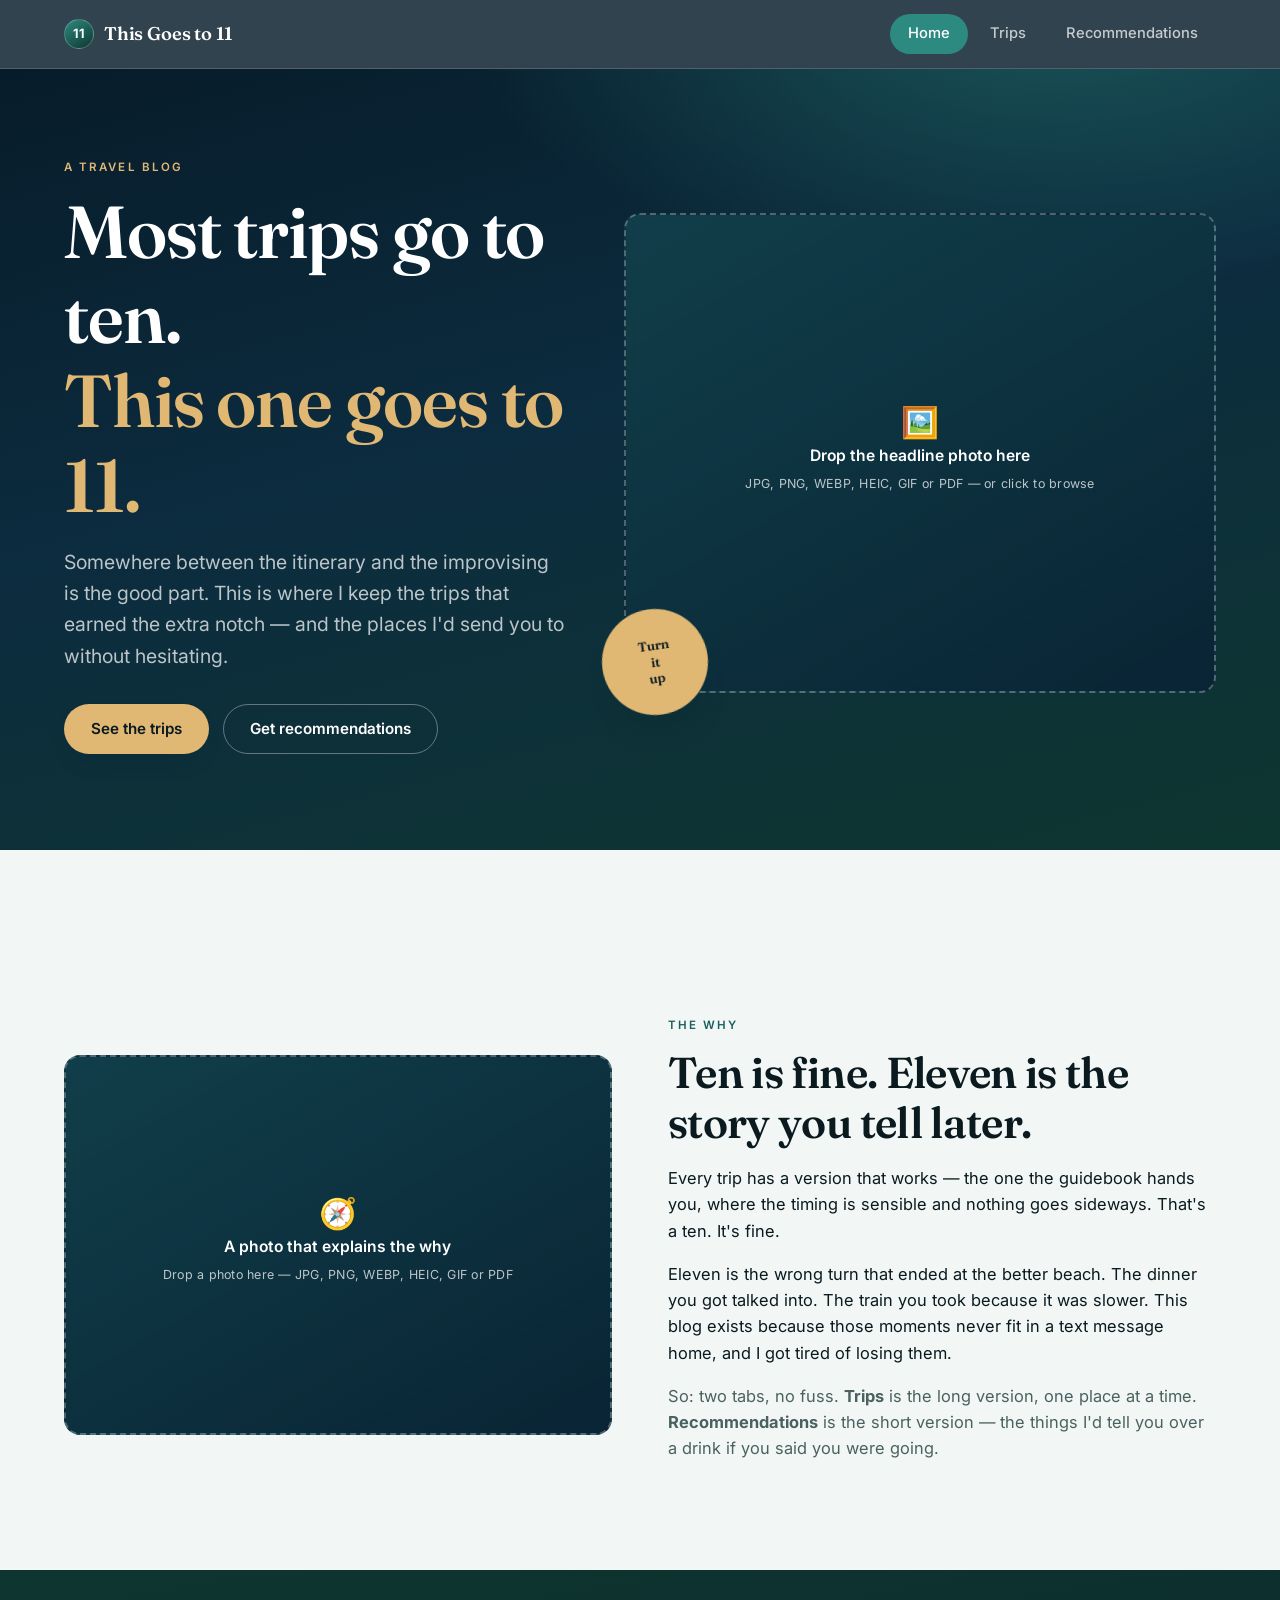
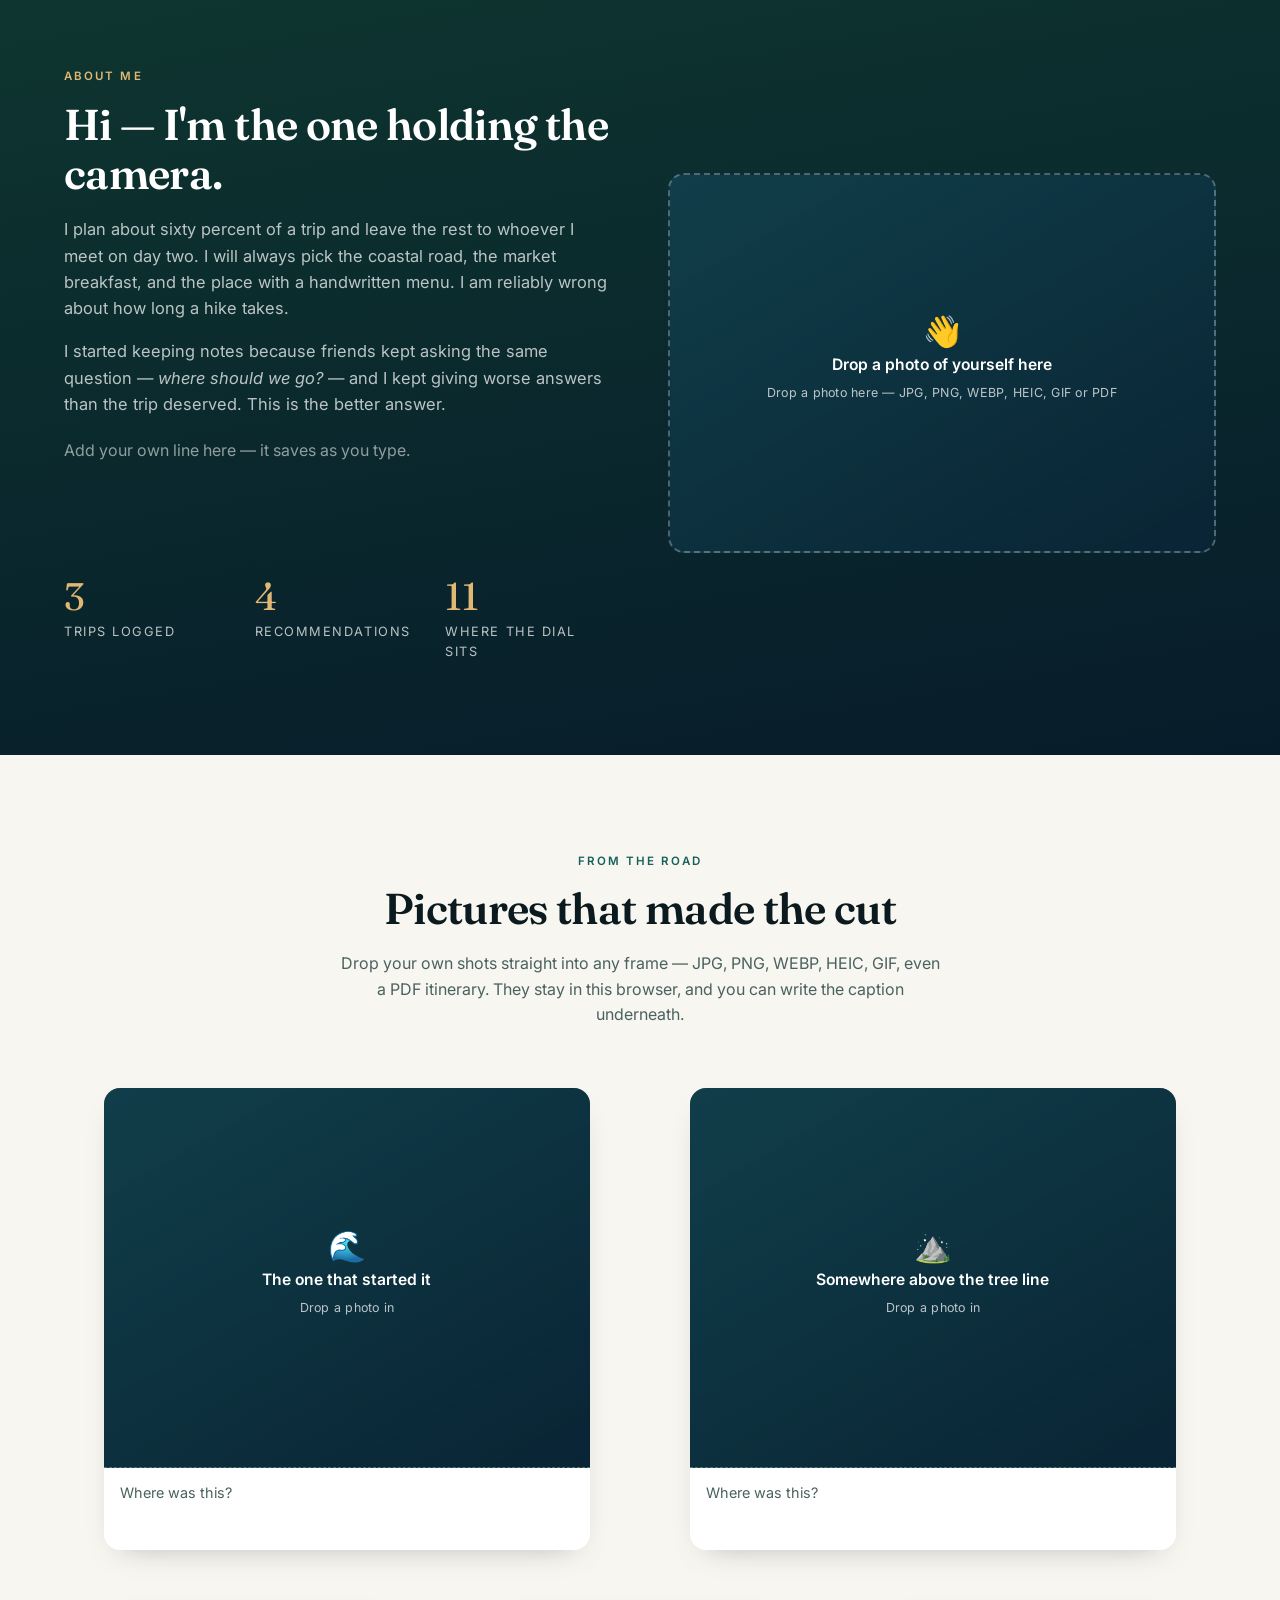
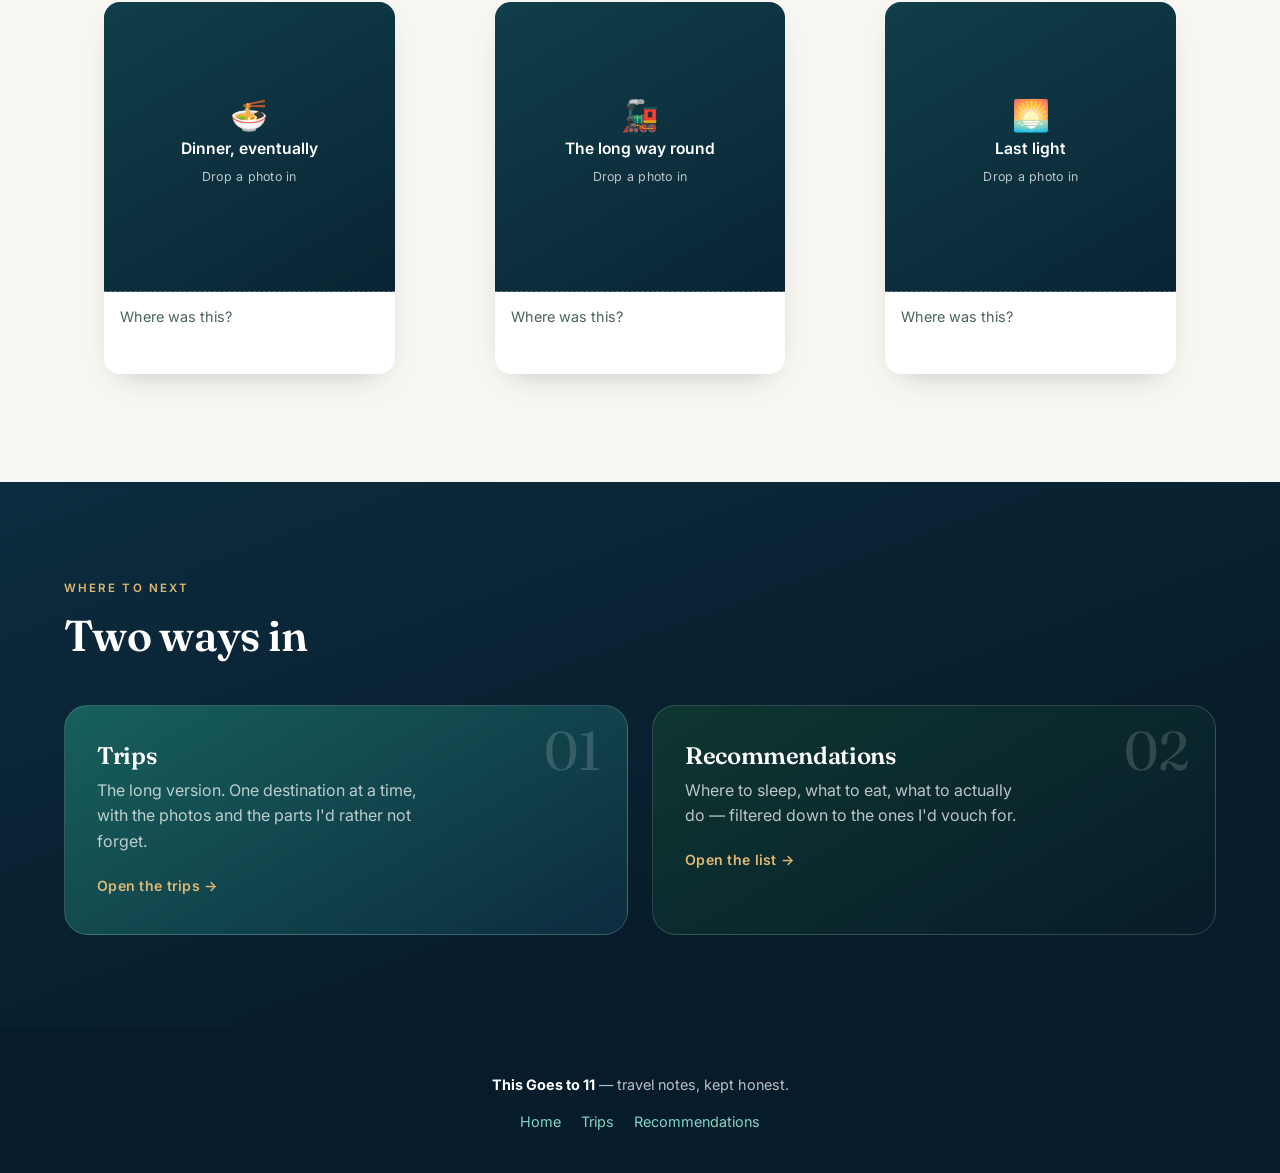
==== this-goes-to-11/index.html @ 08d454b2 "Add This Goes to 11 travel blog UI A three-tab static site, self-contained in this-goes-to-11/ so th" ====
<!DOCTYPE html>
<html lang="en">
<head>
  <meta charset="UTF-8" />
  <meta name="viewport" content="width=device-width, initial-scale=1.0" />
  <title>This Goes to 11 — Travel, turned all the way up</title>
  <meta name="description" content="A travel blog about the trips worth taking and the places worth telling people about." />
  <link rel="preconnect" href="https://fonts.googleapis.com" />
  <link rel="preconnect" href="https://fonts.gstatic.com" crossorigin />
  <link href="https://fonts.googleapis.com/css2?family=Fraunces:opsz,wght@9..144,500;9..144,600;9..144,700&family=Inter:wght@400;500;600;700&display=swap" rel="stylesheet" />
  <link rel="stylesheet" href="css/styles.css" />
</head>
<body>

  <nav class="site-nav">
    <div class="site-nav__inner">
      <a class="site-nav__brand" href="index.html">
        <span class="site-nav__dial" aria-hidden="true">11</span>
        This Goes to 11
      </a>
      <ul class="site-nav__links">
        <li><a href="index.html" class="is-active">Home</a></li>
        <li><a href="trips.html">Trips</a></li>
        <li><a href="recommendations.html">Recommendations</a></li>
      </ul>
    </div>
  </nav>

  <main>

    <!-- ============================ HERO ============================ -->
    <header class="hero on-dark">
      <div class="container hero__grid">
        <div class="hero__body">
          <span class="eyebrow">A travel blog</span>
          <h1 class="hero__title">Most trips go to ten.<br /><em>This one goes to 11.</em></h1>
          <p class="hero__lede muted">
            Somewhere between the itinerary and the improvising is the good part.
            This is where I keep the trips that earned the extra notch — and the
            places I'd send you to without hesitating.
          </p>
          <div class="hero__actions">
            <a class="btn btn--primary" href="trips.html">See the trips</a>
            <a class="btn btn--ghost" href="recommendations.html">Get recommendations</a>
          </div>
        </div>

        <div class="hero__media">
          <div id="heroSlot"></div>
          <div class="hero__stamp" aria-hidden="true">Turn<br />it<br />up</div>
        </div>
      </div>
    </header>

    <svg class="wave" viewBox="0 0 1440 70" preserveAspectRatio="none" aria-hidden="true">
      <path fill="#f2f6f5" d="M0,38 C240,74 420,6 720,26 C1020,46 1200,72 1440,40 L1440,70 L0,70 Z"></path>
    </svg>

    <!-- ============================ THE WHY ============================ -->
    <section class="section section--light on-light">
      <div class="container feature reveal">
        <div class="feature__media" id="whySlot"></div>
        <div class="feature__body">
          <span class="eyebrow">The why</span>
          <h2 class="section__title">Ten is fine. Eleven is the story you tell later.</h2>
          <p>
            Every trip has a version that works — the one the guidebook hands you, where the
            timing is sensible and nothing goes sideways. That's a ten. It's fine.
          </p>
          <p>
            Eleven is the wrong turn that ended at the better beach. The dinner you got talked into.
            The train you took because it was slower. This blog exists because those moments never
            fit in a text message home, and I got tired of losing them.
          </p>
          <p class="muted">
            So: two tabs, no fuss. <strong>Trips</strong> is the long version, one place at a time.
            <strong>Recommendations</strong> is the short version — the things I'd tell you over a
            drink if you said you were going.
          </p>
        </div>
      </div>
    </section>

    <!-- ============================ ABOUT ME ============================ -->
    <section class="section section--deep on-dark">
      <div class="container feature feature--reverse reveal">
        <div class="feature__media" id="aboutSlot"></div>
        <div class="feature__body">
          <span class="eyebrow">About me</span>
          <h2 class="section__title">Hi — I'm the one holding the camera.</h2>
          <p class="muted">
            I plan about sixty percent of a trip and leave the rest to whoever I meet on day two.
            I will always pick the coastal road, the market breakfast, and the place with a
            handwritten menu. I am reliably wrong about how long a hike takes.
          </p>
          <p class="muted">
            I started keeping notes because friends kept asking the same question — <em>where should
            we go?</em> — and I kept giving worse answers than the trip deserved. This is the better answer.
          </p>
          <textarea
            class="field-notes muted"
            id="aboutExtra"
            data-about-key="intro"
            placeholder="Add your own line here — it saves as you type."
            aria-label="Your own introduction"
          ></textarea>

          <div class="stat-row">
            <div class="stat">
              <div class="stat__num" id="statTrips">—</div>
              <div class="stat__label">Trips logged</div>
            </div>
            <div class="stat">
              <div class="stat__num" id="statRecs">—</div>
              <div class="stat__label">Recommendations</div>
            </div>
            <div class="stat">
              <div class="stat__num">11</div>
              <div class="stat__label">Where the dial sits</div>
            </div>
          </div>
        </div>
      </div>
    </section>

    <!-- ============================ POSTCARDS ============================ -->
    <section class="section section--warm on-light">
      <div class="container">
        <div class="section__head section__head--center reveal">
          <span class="eyebrow">From the road</span>
          <h2 class="section__title">Pictures that made the cut</h2>
          <p class="muted">
            Drop your own shots straight into any frame — JPG, PNG, WEBP, HEIC, GIF, even a PDF
            itinerary. They stay in this browser, and you can write the caption underneath.
          </p>
        </div>
        <div class="postcards postcards--mixed reveal" id="postcardGrid"></div>
      </div>
    </section>

    <!-- ============================ TABS ============================ -->
    <section class="section section--ocean on-dark">
      <div class="container">
        <div class="section__head reveal">
          <span class="eyebrow">Where to next</span>
          <h2 class="section__title">Two ways in</h2>
        </div>
        <div class="tab-cards reveal">
          <a class="tab-card" href="trips.html">
            <span class="tab-card__num" aria-hidden="true">01</span>
            <h3>Trips</h3>
            <p>The long version. One destination at a time, with the photos and the parts I'd rather not forget.</p>
            <span class="tab-card__go">Open the trips →</span>
          </a>
          <a class="tab-card tab-card--alt" href="recommendations.html">
            <span class="tab-card__num" aria-hidden="true">02</span>
            <h3>Recommendations</h3>
            <p>Where to sleep, what to eat, what to actually do — filtered down to the ones I'd vouch for.</p>
            <span class="tab-card__go">Open the list →</span>
          </a>
        </div>
      </div>
    </section>

  </main>

  <footer class="site-footer">
    <div class="container">
      <strong>This Goes to 11</strong> — travel notes, kept honest.
      <div class="site-footer__links">
        <a href="index.html">Home</a>
        <a href="trips.html">Trips</a>
        <a href="recommendations.html">Recommendations</a>
      </div>
    </div>
  </footer>

  <script src="js/storage.js"></script>
  <script src="js/scroll-reveal.js"></script>
  <script src="js/photos.js"></script>
  <script src="js/home.js"></script>
</body>
</html>
---- this-goes-to-11/css/styles.css ----
/* ==========================================================================
   This Goes to 11 — shared design system
   Deep blues + forest greens, warm sand accents. Polished, but easy going.
   ========================================================================== */

:root {
  /* Deep end of the pool */
  --deep-navy: #071c2a;
  --deep-ocean: #0c2c3f;
  --deep-pine: #0e3630;
  --sea: #17605c;
  --sea-bright: #2c8a80;

  /* Light end */
  --mist: #f2f6f5;
  --mist-warm: #f8f6f0;
  --surface: #ffffff;
  --surface-alt: #e7eeed;

  /* Accents */
  --sand: #e0b874;
  --sand-soft: #f0dcb8;
  --foam: #7fd6c9;

  /* Text — white on dark surfaces, near-black on light ones */
  --on-dark: #ffffff;
  --on-dark-muted: rgba(255, 255, 255, 0.72);
  --on-light: #0a1a1f;
  --on-light-muted: #4a625f;

  --border-light: #d8e3e1;
  --border-dark: rgba(255, 255, 255, 0.16);

  --shadow-soft: 0 12px 30px -18px rgba(7, 28, 42, 0.35);
  --shadow-lift: 0 24px 55px -24px rgba(7, 28, 42, 0.45);

  --radius-lg: 24px;
  --radius-md: 16px;
  --radius-sm: 10px;

  --font-display: 'Fraunces', Georgia, 'Times New Roman', serif;
  --font-body: 'Inter', -apple-system, BlinkMacSystemFont, 'Segoe UI', sans-serif;

  --ease: cubic-bezier(0.22, 0.61, 0.36, 1);
}

* {
  box-sizing: border-box;
}

html {
  scroll-behavior: smooth;
}

body {
  margin: 0;
  background: var(--mist);
  color: var(--on-light);
  font-family: var(--font-body);
  line-height: 1.6;
  -webkit-font-smoothing: antialiased;
}

h1, h2, h3, h4 {
  font-family: var(--font-display);
  margin: 0 0 0.4em;
  line-height: 1.15;
  letter-spacing: -0.015em;
  font-weight: 600;
}

p { margin: 0 0 1em; }
img { max-width: 100%; display: block; }
button, input, textarea, select { font-family: inherit; font-size: inherit; }

a { color: var(--sea); }

.container { width: min(1180px, 90%); margin: 0 auto; }
.container--narrow { width: min(820px, 90%); margin: 0 auto; }

/* Surfaces decide their own text color ------------------------------------ */

.on-dark { color: var(--on-dark); }
.on-dark h1, .on-dark h2, .on-dark h3, .on-dark h4 { color: var(--on-dark); }
.on-dark .muted { color: var(--on-dark-muted); }

.on-light { color: var(--on-light); }
.on-light h1, .on-light h2, .on-light h3, .on-light h4 { color: var(--on-light); }
.on-light .muted { color: var(--on-light-muted); }

.muted { color: var(--on-light-muted); }

.eyebrow {
  display: inline-block;
  font-size: 0.72rem;
  font-weight: 600;
  letter-spacing: 0.18em;
  text-transform: uppercase;
  margin-bottom: 14px;
}
.on-dark .eyebrow { color: var(--sand); }
.on-light .eyebrow { color: var(--sea); }

/* ---------------------------------------------------------------------- */
/* Site nav                                                                */
/* ---------------------------------------------------------------------- */

.site-nav {
  position: sticky;
  top: 0;
  z-index: 60;
  background: rgba(7, 28, 42, 0.82);
  backdrop-filter: blur(14px);
  -webkit-backdrop-filter: blur(14px);
  border-bottom: 1px solid var(--border-dark);
}

.site-nav__inner {
  width: min(1180px, 90%);
  margin: 0 auto;
  display: flex;
  align-items: center;
  justify-content: space-between;
  gap: 18px;
  padding: 14px 0;
}

.site-nav__brand {
  display: flex;
  align-items: center;
  gap: 10px;
  font-family: var(--font-display);
  font-size: 1.15rem;
  font-weight: 600;
  color: var(--on-dark);
  text-decoration: none;
  letter-spacing: -0.01em;
}

.site-nav__dial {
  display: grid;
  place-items: center;
  width: 30px;
  height: 30px;
  border-radius: 50%;
  background: linear-gradient(145deg, var(--sea-bright), var(--deep-pine));
  border: 1px solid rgba(255, 255, 255, 0.25);
  color: var(--on-dark);
  font-size: 0.8rem;
  font-weight: 700;
  font-family: var(--font-body);
  flex: none;
}

.site-nav__links {
  display: flex;
  gap: 4px;
  list-style: none;
  margin: 0;
  padding: 0;
}

.site-nav__links a {
  display: inline-block;
  padding: 8px 18px;
  border-radius: 999px;
  color: var(--on-dark-muted);
  text-decoration: none;
  font-size: 0.92rem;
  font-weight: 500;
  transition: background 0.25s var(--ease), color 0.25s var(--ease);
}

.site-nav__links a:hover {
  background: rgba(255, 255, 255, 0.09);
  color: var(--on-dark);
}

.site-nav__links a.is-active {
  background: var(--sea-bright);
  color: var(--on-dark);
}

/* ---------------------------------------------------------------------- */
/* Buttons                                                                 */
/* ---------------------------------------------------------------------- */

.btn {
  display: inline-flex;
  align-items: center;
  gap: 8px;
  padding: 12px 26px;
  border-radius: 999px;
  border: 1px solid transparent;
  font-size: 0.95rem;
  font-weight: 600;
  text-decoration: none;
  cursor: pointer;
  transition: transform 0.2s var(--ease), background 0.2s var(--ease), box-shadow 0.2s var(--ease);
}

.btn:hover { transform: translateY(-2px); }

.btn--primary {
  background: var(--sand);
  color: var(--on-light);
  box-shadow: var(--shadow-soft);
}
.btn--primary:hover { background: var(--sand-soft); }

.btn--ghost {
  background: transparent;
  border-color: rgba(255, 255, 255, 0.35);
  color: var(--on-dark);
}
.btn--ghost:hover { background: rgba(255, 255, 255, 0.1); }

.btn--outline {
  background: transparent;
  border-color: var(--sea);
  color: var(--sea);
}
.btn--outline:hover { background: var(--sea); color: var(--on-dark); }

.btn--small { padding: 8px 18px; font-size: 0.85rem; }

/* ---------------------------------------------------------------------- */
/* Dropzone — accepts a drop of any photo/doc format                       */
/* ---------------------------------------------------------------------- */

.dropzone {
  position: relative;
  display: grid;
  place-content: center;
  justify-items: center;
  gap: 6px;
  width: 100%;
  min-height: 220px;
  padding: 26px;
  text-align: center;
  cursor: pointer;
  overflow: hidden;
  border-radius: var(--radius-md);
  border: 2px dashed rgba(255, 255, 255, 0.28);
  background:
    linear-gradient(150deg, rgba(23, 96, 92, 0.35), rgba(7, 28, 42, 0.5)),
    var(--deep-ocean);
  color: var(--on-dark);
  transition: border-color 0.2s var(--ease), background 0.2s var(--ease), transform 0.2s var(--ease);
}

.dropzone:hover { border-color: var(--foam); }

.dropzone.is-dragover {
  border-color: var(--sand);
  border-style: solid;
  transform: scale(1.01);
  box-shadow: inset 0 0 0 4px rgba(224, 184, 116, 0.18);
}

.dropzone input[type="file"] {
  position: absolute;
  inset: 0;
  opacity: 0;
  cursor: pointer;
}

.dropzone__icon { font-size: 1.9rem; line-height: 1; }

.dropzone__label {
  font-weight: 600;
  font-size: 0.98rem;
  max-width: 24ch;
}

.dropzone__hint {
  font-size: 0.78rem;
  color: var(--on-dark-muted);
  letter-spacing: 0.02em;
}

.dropzone__filename {
  font-size: 0.78rem;
  color: var(--sand);
  word-break: break-word;
  max-width: 30ch;
}

/* Filled state: the photo becomes the box */
.dropzone__preview {
  position: absolute;
  inset: 0;
  width: 100%;
  height: 100%;
  object-fit: cover;
  opacity: 0;
  transition: opacity 0.4s var(--ease);
}

.dropzone.has-image .dropzone__preview { opacity: 1; }

.dropzone.has-image .dropzone__icon,
.dropzone.has-image .dropzone__label,
.dropzone.has-image .dropzone__hint,
.dropzone.has-image .dropzone__filename {
  opacity: 0;
  transition: opacity 0.25s var(--ease);
}

.dropzone.has-image:hover .dropzone__label,
.dropzone.has-image:hover .dropzone__hint {
  opacity: 1;
  position: relative;
  z-index: 2;
  text-shadow: 0 2px 12px rgba(7, 28, 42, 0.9);
}

.dropzone.has-image { border-style: solid; border-color: rgba(255, 255, 255, 0.18); }

.dropzone.has-file:not(.has-image) .dropzone__icon { opacity: 0.9; }

.dropzone__clear {
  position: absolute;
  top: 10px;
  right: 10px;
  z-index: 3;
  display: none;
  width: 30px;
  height: 30px;
  border-radius: 50%;
  border: 1px solid rgba(255, 255, 255, 0.3);
  background: rgba(7, 28, 42, 0.7);
  color: var(--on-dark);
  font-size: 1rem;
  line-height: 1;
  cursor: pointer;
}

.dropzone.has-file .dropzone__clear,
.dropzone.has-image .dropzone__clear { display: block; }

.dropzone__clear:hover { background: var(--deep-navy); }

/* Size variants */
.dropzone--tall { min-height: 480px; }
.dropzone--wide { min-height: 380px; }
.dropzone--square { min-height: 0; aspect-ratio: 1 / 1; }
.dropzone--short { min-height: 150px; }

/* ---------------------------------------------------------------------- */
/* Hero (home)                                                             */
/* ---------------------------------------------------------------------- */

.hero {
  position: relative;
  background:
    radial-gradient(1000px 500px at 82% -10%, rgba(44, 138, 128, 0.5), transparent 60%),
    linear-gradient(165deg, var(--deep-navy) 0%, var(--deep-ocean) 45%, var(--deep-pine) 100%);
  padding: 84px 0 96px;
  overflow: hidden;
}

.hero__grid {
  display: grid;
  grid-template-columns: minmax(0, 0.92fr) minmax(0, 1.08fr);
  gap: 56px;
  align-items: center;
}

.hero__title {
  font-size: clamp(2.9rem, 6.4vw, 4.6rem);
  margin-bottom: 0.25em;
}

.hero__title em {
  font-style: normal;
  color: var(--sand);
  position: relative;
}

.hero__lede {
  font-size: clamp(1.05rem, 1.6vw, 1.22rem);
  max-width: 46ch;
  margin-bottom: 32px;
}

.hero__actions { display: flex; flex-wrap: wrap; gap: 14px; }

.hero__media { position: relative; }

.hero__stamp {
  position: absolute;
  bottom: -22px;
  left: -22px;
  z-index: 4;
  display: grid;
  place-items: center;
  width: 106px;
  height: 106px;
  border-radius: 50%;
  background: var(--sand);
  color: var(--on-light);
  font-family: var(--font-display);
  font-weight: 600;
  font-size: 0.82rem;
  line-height: 1.25;
  text-align: center;
  box-shadow: var(--shadow-lift);
  transform: rotate(-8deg);
}

/* Wave divider */
.wave {
  display: block;
  width: 100%;
  height: 70px;
  margin-top: -1px;
}

/* ---------------------------------------------------------------------- */
/* Alternating photo + text sections                                       */
/* ---------------------------------------------------------------------- */

.feature {
  display: grid;
  grid-template-columns: repeat(2, minmax(0, 1fr));
  gap: 56px;
  align-items: center;
}

.feature--reverse .feature__media { order: 2; }

.feature__body p { font-size: 1.03rem; }

.section { padding: 92px 0; }
.section--light { background: var(--mist); }
.section--warm { background: var(--mist-warm); }
.section--deep {
  background: linear-gradient(170deg, var(--deep-pine), var(--deep-navy));
}
.section--ocean {
  background: linear-gradient(160deg, var(--deep-ocean), var(--deep-navy) 70%);
}

.section__head { max-width: 60ch; margin-bottom: 44px; }
.section__head--center { margin-left: auto; margin-right: auto; text-align: center; }
.section__title { font-size: clamp(1.9rem, 3.4vw, 2.7rem); }

/* ---------------------------------------------------------------------- */
/* Postcard gallery                                                        */
/* ---------------------------------------------------------------------- */

.postcards {
  display: grid;
  grid-template-columns: repeat(auto-fit, minmax(230px, 1fr));
  align-items: start;
  gap: 20px;
}

.postcard {
  background: var(--surface);
  border-radius: var(--radius-md);
  overflow: hidden;
  box-shadow: var(--shadow-soft);
  transition: transform 0.3s var(--ease), box-shadow 0.3s var(--ease);
}

.postcard:hover { transform: translateY(-6px); box-shadow: var(--shadow-lift); }

.postcard .dropzone { border-radius: 0; border-width: 0 0 1px 0; }

.postcard__caption {
  width: 100%;
  border: 0;
  resize: none;
  overflow: hidden;
  padding: 14px 16px 16px;
  background: transparent;
  color: var(--on-light);
  font-size: 0.9rem;
  line-height: 1.5;
  min-height: 74px;
}

.postcard__caption:focus { outline: 2px solid var(--sea-bright); outline-offset: -2px; }
.postcard__caption::placeholder { color: var(--on-light-muted); }

/* Mosaic: two wide on the first row, three on the second — always a full row. */
.postcards--mixed { grid-template-columns: repeat(6, minmax(0, 1fr)); }
.postcard--wide { grid-column: span 3; }
.postcard--third { grid-column: span 2; }

/* ---------------------------------------------------------------------- */
/* Tab / destination cards                                                 */
/* ---------------------------------------------------------------------- */

.tab-cards {
  display: grid;
  grid-template-columns: repeat(auto-fit, minmax(280px, 1fr));
  gap: 24px;
}

.tab-card {
  position: relative;
  display: block;
  padding: 36px 32px 32px;
  border-radius: var(--radius-lg);
  text-decoration: none;
  color: var(--on-dark);
  overflow: hidden;
  min-height: 230px;
  border: 1px solid var(--border-dark);
  background: linear-gradient(150deg, var(--sea), var(--deep-ocean));
  transition: transform 0.3s var(--ease), box-shadow 0.3s var(--ease);
}

.tab-card--alt { background: linear-gradient(150deg, var(--deep-pine), var(--deep-navy)); }

.tab-card:hover { transform: translateY(-6px); box-shadow: var(--shadow-lift); }

.tab-card__num {
  font-family: var(--font-display);
  font-size: 3.4rem;
  line-height: 1;
  color: rgba(255, 255, 255, 0.16);
  position: absolute;
  top: 18px;
  right: 26px;
}

.tab-card h3 { font-size: 1.5rem; margin-bottom: 0.35em; }
.tab-card p { color: var(--on-dark-muted); margin-bottom: 18px; max-width: 34ch; }

.tab-card__go {
  font-size: 0.88rem;
  font-weight: 600;
  color: var(--sand);
  letter-spacing: 0.02em;
}

/* ---------------------------------------------------------------------- */
/* Trips                                                                   */
/* ---------------------------------------------------------------------- */

.trip {
  display: grid;
  grid-template-columns: repeat(2, minmax(0, 1fr));
  gap: 48px;
  align-items: center;
  padding: 56px 0;
  border-bottom: 1px solid var(--border-light);
}

.trip:last-child { border-bottom: 0; }
.trip--reverse .trip__media { order: 2; }

.trip__media { display: grid; gap: 14px; grid-template-columns: 1fr 1fr; }
.trip__media .dropzone--tall { grid-column: span 2; min-height: 340px; }

.trip__meta {
  display: flex;
  flex-wrap: wrap;
  gap: 10px;
  align-items: center;
  margin-bottom: 16px;
}

.chip {
  display: inline-flex;
  align-items: center;
  gap: 6px;
  padding: 5px 14px;
  border-radius: 999px;
  font-size: 0.76rem;
  font-weight: 600;
  letter-spacing: 0.04em;
  text-transform: uppercase;
  background: var(--surface-alt);
  color: var(--sea);
}

.chip--sand { background: var(--sand-soft); color: #6b4d15; }
.chip--dark { background: rgba(255, 255, 255, 0.12); color: var(--on-dark); }

.field-title,
.field-line,
.field-notes {
  width: 100%;
  border: 0;
  background: transparent;
  color: inherit;
  padding: 4px 0;
  border-bottom: 1px dashed transparent;
  transition: border-color 0.2s var(--ease);
}

.field-title {
  font-family: var(--font-display);
  font-size: clamp(1.6rem, 2.6vw, 2.1rem);
  font-weight: 600;
  letter-spacing: -0.015em;
}

.field-notes { resize: none; overflow: hidden; min-height: 96px; line-height: 1.6; }

.field-title:hover, .field-line:hover, .field-notes:hover { border-bottom-color: var(--border-light); }
.field-title:focus, .field-line:focus, .field-notes:focus {
  outline: none;
  border-bottom-color: var(--sea-bright);
}

.field-title::placeholder, .field-line::placeholder, .field-notes::placeholder {
  color: var(--on-light-muted);
  opacity: 0.7;
}

.on-dark .field-title::placeholder,
.on-dark .field-line::placeholder,
.on-dark .field-notes::placeholder {
  color: rgba(255, 255, 255, 0.55);
  opacity: 1;
}

.on-dark .field-title:hover,
.on-dark .field-line:hover,
.on-dark .field-notes:hover { border-bottom-color: var(--border-dark); }

.page-head {
  background: linear-gradient(165deg, var(--deep-navy), var(--deep-pine));
  padding: 72px 0 78px;
}

.page-head__title { font-size: clamp(2.3rem, 5vw, 3.4rem); }
.page-head__lede { max-width: 54ch; font-size: 1.05rem; }

.toolbar {
  display: flex;
  flex-wrap: wrap;
  gap: 12px;
  align-items: center;
  justify-content: space-between;
  margin-bottom: 32px;
}

.filters { display: flex; flex-wrap: wrap; gap: 8px; }

.filter {
  padding: 8px 18px;
  border-radius: 999px;
  border: 1px solid var(--border-light);
  background: var(--surface);
  color: var(--on-light-muted);
  font-size: 0.86rem;
  font-weight: 500;
  cursor: pointer;
  transition: all 0.2s var(--ease);
}

.filter:hover { border-color: var(--sea-bright); color: var(--sea); }
.filter.is-active { background: var(--deep-pine); border-color: var(--deep-pine); color: var(--on-dark); }
.filter.is-active .muted { color: rgba(255, 255, 255, 0.65); }

/* ---------------------------------------------------------------------- */
/* Recommendations                                                         */
/* ---------------------------------------------------------------------- */

.rec-grid {
  display: grid;
  grid-template-columns: repeat(auto-fill, minmax(310px, 1fr));
  gap: 26px;
}

.rec-card {
  display: flex;
  flex-direction: column;
  background: var(--surface);
  border-radius: var(--radius-lg);
  overflow: hidden;
  box-shadow: var(--shadow-soft);
  transition: transform 0.3s var(--ease), box-shadow 0.3s var(--ease);
}

.rec-card:hover { transform: translateY(-5px); box-shadow: var(--shadow-lift); }

.rec-card .dropzone { border-radius: 0; border-width: 0; min-height: 200px; }

.rec-card__body { padding: 22px 24px 24px; display: flex; flex-direction: column; gap: 10px; flex: 1; }

.rec-card__top { display: flex; align-items: center; justify-content: space-between; gap: 10px; }

.cat-select {
  flex: none;
  padding: 5px 10px;
  border-radius: 999px;
  border: 1px solid var(--border-light);
  background: var(--surface-alt);
  color: var(--sea);
  font-size: 0.72rem;
  font-weight: 600;
  letter-spacing: 0.06em;
  text-transform: uppercase;
  cursor: pointer;
}

.cat-select:focus { outline: 2px solid var(--sea-bright); outline-offset: 1px; }

.rec-card__title {
  font-family: var(--font-display);
  font-size: 1.2rem;
  font-weight: 600;
  line-height: 1.3;
  border: 0;
  background: transparent;
  color: var(--on-light);
  width: 100%;
  padding: 0;
  resize: none;
  overflow: hidden;
}
.rec-card__title:focus { outline: none; }

.rec-card__where {
  font-size: 0.82rem;
  color: var(--on-light-muted);
  border: 0;
  background: transparent;
  width: 100%;
  padding: 0;
}
.rec-card__where:focus { outline: none; }

.rec-card__notes {
  border: 0;
  background: transparent;
  resize: none;
  overflow: hidden;
  min-height: 84px;
  font-size: 0.92rem;
  line-height: 1.55;
  color: var(--on-light);
  padding: 0;
  flex: 1;
}
.rec-card__notes:focus { outline: none; }

.rec-card__foot {
  display: flex;
  align-items: center;
  justify-content: space-between;
  gap: 10px;
  padding-top: 12px;
  border-top: 1px solid var(--border-light);
}

.rating { display: flex; gap: 2px; }

.rating__star {
  border: 0;
  background: transparent;
  cursor: pointer;
  font-size: 1rem;
  line-height: 1;
  padding: 2px;
  color: var(--border-light);
  transition: color 0.15s var(--ease), transform 0.15s var(--ease);
}

.rating__star:hover { transform: scale(1.15); }
.rating__star.is-on { color: var(--sand); }

.link-btn {
  border: 0;
  background: transparent;
  color: var(--on-light-muted);
  font-size: 0.8rem;
  cursor: pointer;
  padding: 4px;
}
.link-btn:hover { color: #a4372f; }

.empty-state {
  padding: 60px 20px;
  text-align: center;
  color: var(--on-light-muted);
  border: 2px dashed var(--border-light);
  border-radius: var(--radius-lg);
}

/* ---------------------------------------------------------------------- */
/* Quote / why block                                                       */
/* ---------------------------------------------------------------------- */

.quote {
  font-family: var(--font-display);
  font-size: clamp(1.35rem, 2.9vw, 2rem);
  line-height: 1.35;
  max-width: 24ch;
}

.stat-row {
  display: grid;
  grid-template-columns: repeat(auto-fit, minmax(150px, 1fr));
  gap: 24px;
  margin-top: 40px;
}

.stat__num {
  font-family: var(--font-display);
  font-size: 2.4rem;
  color: var(--sand);
  line-height: 1;
  margin-bottom: 6px;
}

.stat__label {
  font-size: 0.8rem;
  letter-spacing: 0.12em;
  text-transform: uppercase;
  color: var(--on-dark-muted);
}

/* ---------------------------------------------------------------------- */
/* Footer                                                                  */
/* ---------------------------------------------------------------------- */

.site-footer {
  background: var(--deep-navy);
  color: var(--on-dark-muted);
  padding: 46px 0 40px;
  text-align: center;
  font-size: 0.9rem;
}

.site-footer strong { color: var(--on-dark); }

.site-footer__links {
  display: flex;
  justify-content: center;
  gap: 20px;
  margin-top: 14px;
  flex-wrap: wrap;
}

.site-footer__links a { color: var(--foam); text-decoration: none; }
.site-footer__links a:hover { text-decoration: underline; }

/* ---------------------------------------------------------------------- */
/* Scroll reveal                                                           */
/* ---------------------------------------------------------------------- */

.reveal {
  opacity: 0;
  transform: translateY(26px);
  transition: opacity 0.7s var(--ease), transform 0.7s var(--ease);
}

.reveal.is-visible { opacity: 1; transform: none; }

@media (prefers-reduced-motion: reduce) {
  .reveal { opacity: 1; transform: none; transition: none; }
  html { scroll-behavior: auto; }
  * { animation-duration: 0.01ms !important; transition-duration: 0.01ms !important; }
}

/* Toast for storage warnings */
.toast {
  position: fixed;
  left: 50%;
  bottom: 26px;
  transform: translate(-50%, 20px);
  z-index: 90;
  padding: 12px 22px;
  border-radius: 999px;
  background: var(--deep-navy);
  color: var(--on-dark);
  font-size: 0.86rem;
  box-shadow: var(--shadow-lift);
  opacity: 0;
  pointer-events: none;
  transition: opacity 0.3s var(--ease), transform 0.3s var(--ease);
  max-width: 90vw;
  text-align: center;
}

.toast.is-visible { opacity: 1; transform: translate(-50%, 0); }

/* ---------------------------------------------------------------------- */
/* Responsive                                                              */
/* ---------------------------------------------------------------------- */

@media (max-width: 900px) {
  .hero__grid,
  .feature,
  .trip { grid-template-columns: 1fr; gap: 34px; }

  .feature--reverse .feature__media,
  .trip--reverse .trip__media { order: 0; }

  .hero { padding: 56px 0 68px; }
  .section { padding: 64px 0; }
  .dropzone--tall { min-height: 320px; }
  .postcards--mixed { grid-template-columns: repeat(2, minmax(0, 1fr)); }
  .postcard--wide { grid-column: span 2; }
  .postcard--third { grid-column: span 1; }
  .hero__stamp { width: 88px; height: 88px; font-size: 0.72rem; left: -10px; bottom: -16px; }
}

@media (max-width: 620px) {
  .site-nav__inner { flex-direction: column; gap: 10px; padding: 12px 0; }
  .site-nav__links { width: 100%; justify-content: center; }
  .site-nav__links a { padding: 7px 14px; font-size: 0.86rem; }
  .toolbar { flex-direction: column; align-items: stretch; }
  .trip__media { grid-template-columns: 1fr; }
  .trip__media .dropzone--tall { grid-column: span 1; }
  .postcards--mixed { grid-template-columns: minmax(0, 1fr); }
  .postcard--wide, .postcard--third { grid-column: span 1; }
}
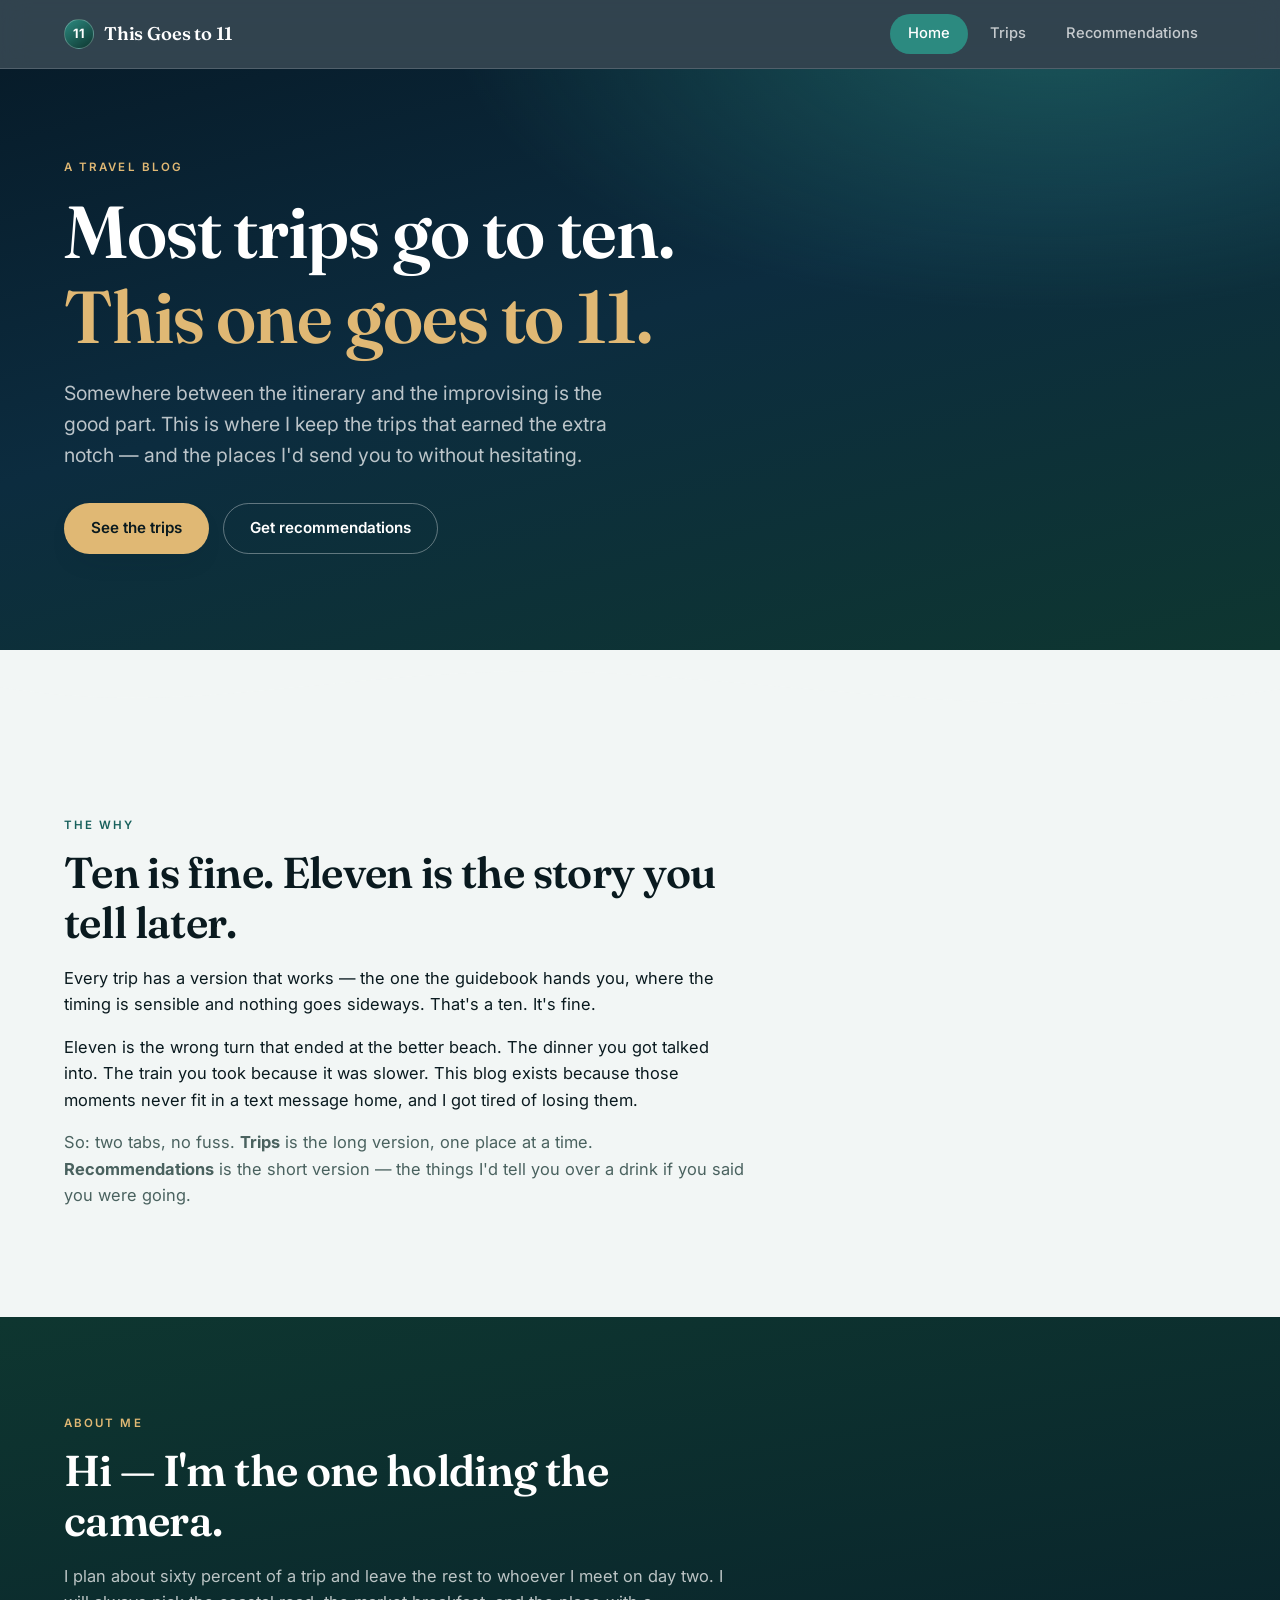
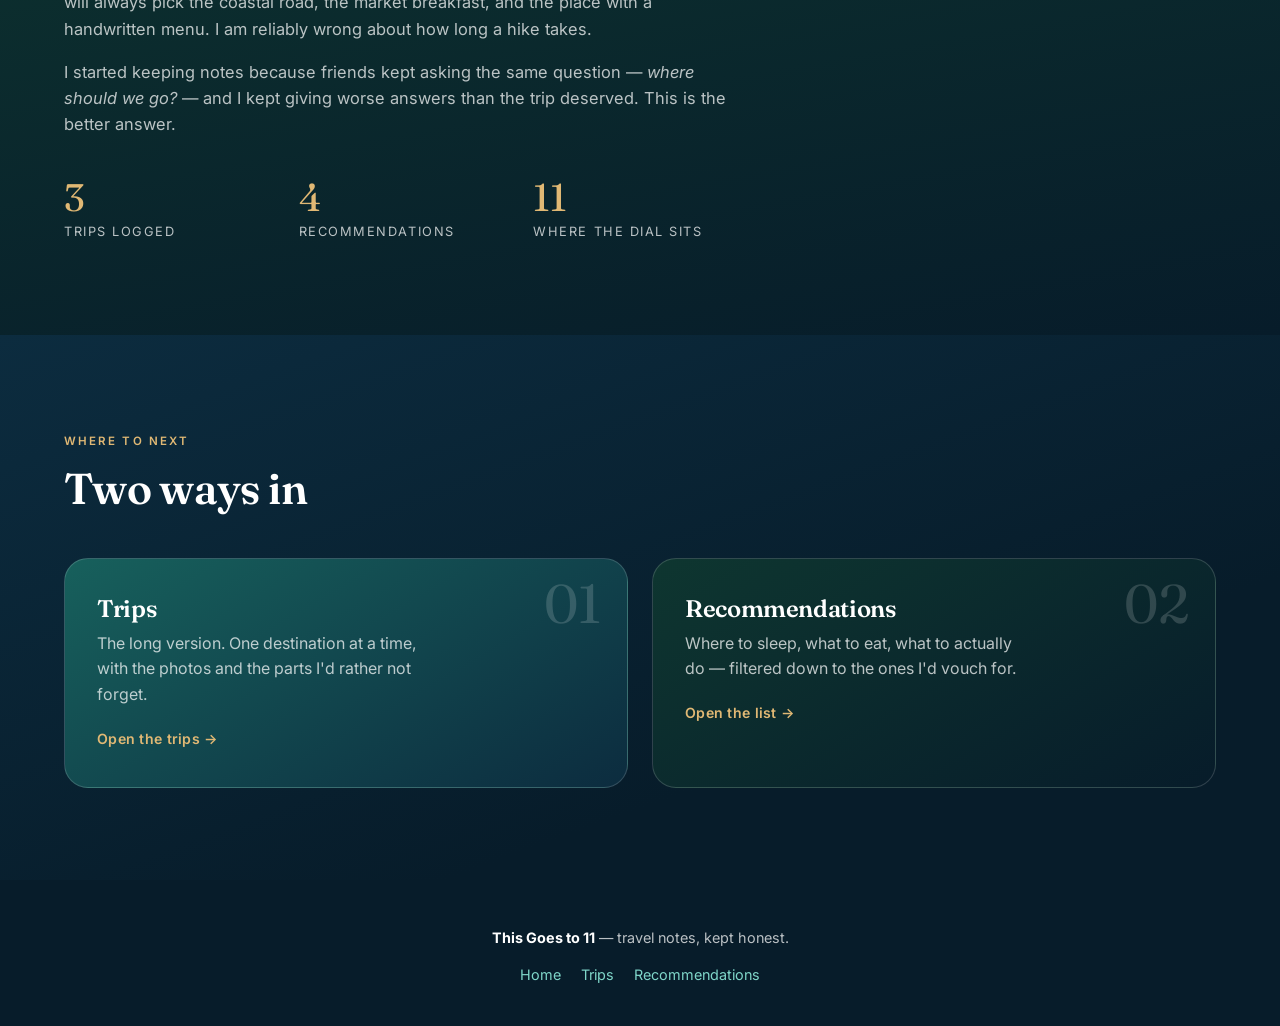
==== commit 19814075: "Make the site publishable: view/edit modes and a content export The site kept all content in localSt" ====
--- a/this-goes-to-11/index.html
+++ b/this-goes-to-11/index.html
@@ -129,9 +129,12 @@
         <div class="section__head section__head--center reveal">
           <span class="eyebrow">From the road</span>
           <h2 class="section__title">Pictures that made the cut</h2>
-          <p class="muted">
+          <p class="muted only-view">
+            A handful of frames from the road — the ones that still hold up months later.
+          </p>
+          <p class="muted only-edit">
             Drop your own shots straight into any frame — JPG, PNG, WEBP, HEIC, GIF, even a PDF
-            itinerary. They stay in this browser, and you can write the caption underneath.
+            itinerary. They stay in this browser until you export them.
           </p>
         </div>
         <div class="postcards postcards--mixed reveal" id="postcardGrid"></div>
@@ -176,6 +179,7 @@
   </footer>
 
   <script src="js/storage.js"></script>
+  <script src="js/content.js"></script>
   <script src="js/scroll-reveal.js"></script>
   <script src="js/photos.js"></script>
   <script src="js/home.js"></script>
--- a/this-goes-to-11/css/styles.css
+++ b/this-goes-to-11/css/styles.css
@@ -915,3 +915,127 @@
   .postcards--mixed { grid-template-columns: minmax(0, 1fr); }
   .postcard--wide, .postcard--third { grid-column: span 1; }
 }
+
+/* ---------------------------------------------------------------------- */
+/* Published (view) mode                                                   */
+/* ---------------------------------------------------------------------- */
+
+.photo {
+  margin: 0;
+  border-radius: var(--radius-md);
+  overflow: hidden;
+  background: var(--deep-ocean);
+  box-shadow: var(--shadow-soft);
+}
+
+.photo img { width: 100%; height: 100%; object-fit: cover; }
+
+.photo.dropzone--tall img { min-height: 340px; max-height: 560px; }
+.photo.dropzone--wide img { min-height: 280px; max-height: 460px; }
+.photo.dropzone--short img { height: 150px; }
+.photo.dropzone--square { aspect-ratio: 1 / 1; }
+
+.postcard .photo { border-radius: 0; box-shadow: none; }
+.rec-card .photo { border-radius: 0; box-shadow: none; }
+.rec-card .photo img { height: 200px; }
+
+.postcard__caption--static {
+  padding: 14px 16px 16px;
+  font-size: 0.9rem;
+  line-height: 1.5;
+  color: var(--on-light-muted);
+}
+
+.postcard__caption--static:empty { display: none; }
+
+.trip__title { font-size: clamp(1.6rem, 2.6vw, 2.1rem); margin-bottom: 0.2em; }
+.trip__when { font-size: 0.95rem; margin-bottom: 0.9em; }
+.trip__notes { font-size: 1.03rem; }
+
+.trip--textonly { grid-template-columns: minmax(0, 1fr); }
+
+.rec-card__title--static { font-size: 1.2rem; line-height: 1.3; margin: 0; }
+.rec-card__where--static { font-size: 0.82rem; color: var(--on-light-muted); margin: 0; }
+.rec-card__notes--static { font-size: 0.92rem; line-height: 1.55; margin: 0; flex: 1; }
+
+.rec-card__foot .rating__star { cursor: default; }
+
+/* ---------------------------------------------------------------------- */
+/* Edit-mode toolbar                                                       */
+/* ---------------------------------------------------------------------- */
+
+.editbar {
+  position: fixed;
+  left: 50%;
+  bottom: 20px;
+  transform: translateX(-50%);
+  z-index: 80;
+  display: flex;
+  flex-wrap: wrap;
+  align-items: center;
+  gap: 10px;
+  padding: 10px 16px;
+  border-radius: 999px;
+  background: rgba(7, 28, 42, 0.94);
+  backdrop-filter: blur(12px);
+  -webkit-backdrop-filter: blur(12px);
+  border: 1px solid var(--border-dark);
+  box-shadow: var(--shadow-lift);
+  color: var(--on-dark);
+  max-width: min(94vw, 780px);
+}
+
+.editbar__dot {
+  width: 9px;
+  height: 9px;
+  border-radius: 50%;
+  background: var(--foam);
+  flex: none;
+}
+
+.editbar__label { font-size: 0.82rem; color: var(--on-dark-muted); }
+
+.editbar .btn { padding: 7px 14px; font-size: 0.82rem; }
+.editbar .btn:hover { transform: none; }
+
+.editbar__import { cursor: pointer; margin: 0; }
+
+.editbar__exit {
+  font-size: 0.8rem;
+  color: var(--foam);
+  text-decoration: none;
+  white-space: nowrap;
+}
+
+.editbar__exit:hover { text-decoration: underline; }
+
+/* Keep the toolbar clear of the footer */
+body.is-editing .site-footer { padding-bottom: 90px; }
+
+@media (max-width: 620px) {
+  .editbar { justify-content: center; text-align: center; border-radius: var(--radius-md); }
+  .editbar__label { width: 100%; }
+}
+
+/* A section whose photo frame is empty collapses to a single column. */
+.feature--textonly { grid-template-columns: minmax(0, 1fr); }
+.feature--textonly .feature__body { max-width: 68ch; }
+
+.hero__grid--textonly { grid-template-columns: minmax(0, 1fr); }
+.hero__grid--textonly .hero__body { max-width: 62ch; }
+
+/* Published postcard wall: even tiles, however many made the cut. */
+.postcards--even {
+  grid-template-columns: repeat(auto-fit, minmax(260px, 1fr));
+}
+
+.postcards--even .postcard--wide,
+.postcards--even .postcard--third { grid-column: auto; }
+
+.postcards--even .photo { aspect-ratio: 4 / 3; }
+.postcards--even .photo img { height: 100%; min-height: 0; max-height: none; }
+
+/* Copy that differs between the published page and the editor. */
+.only-edit { display: none; }
+body.is-editing .only-edit { display: block; }
+body.is-editing .only-view { display: none; }
